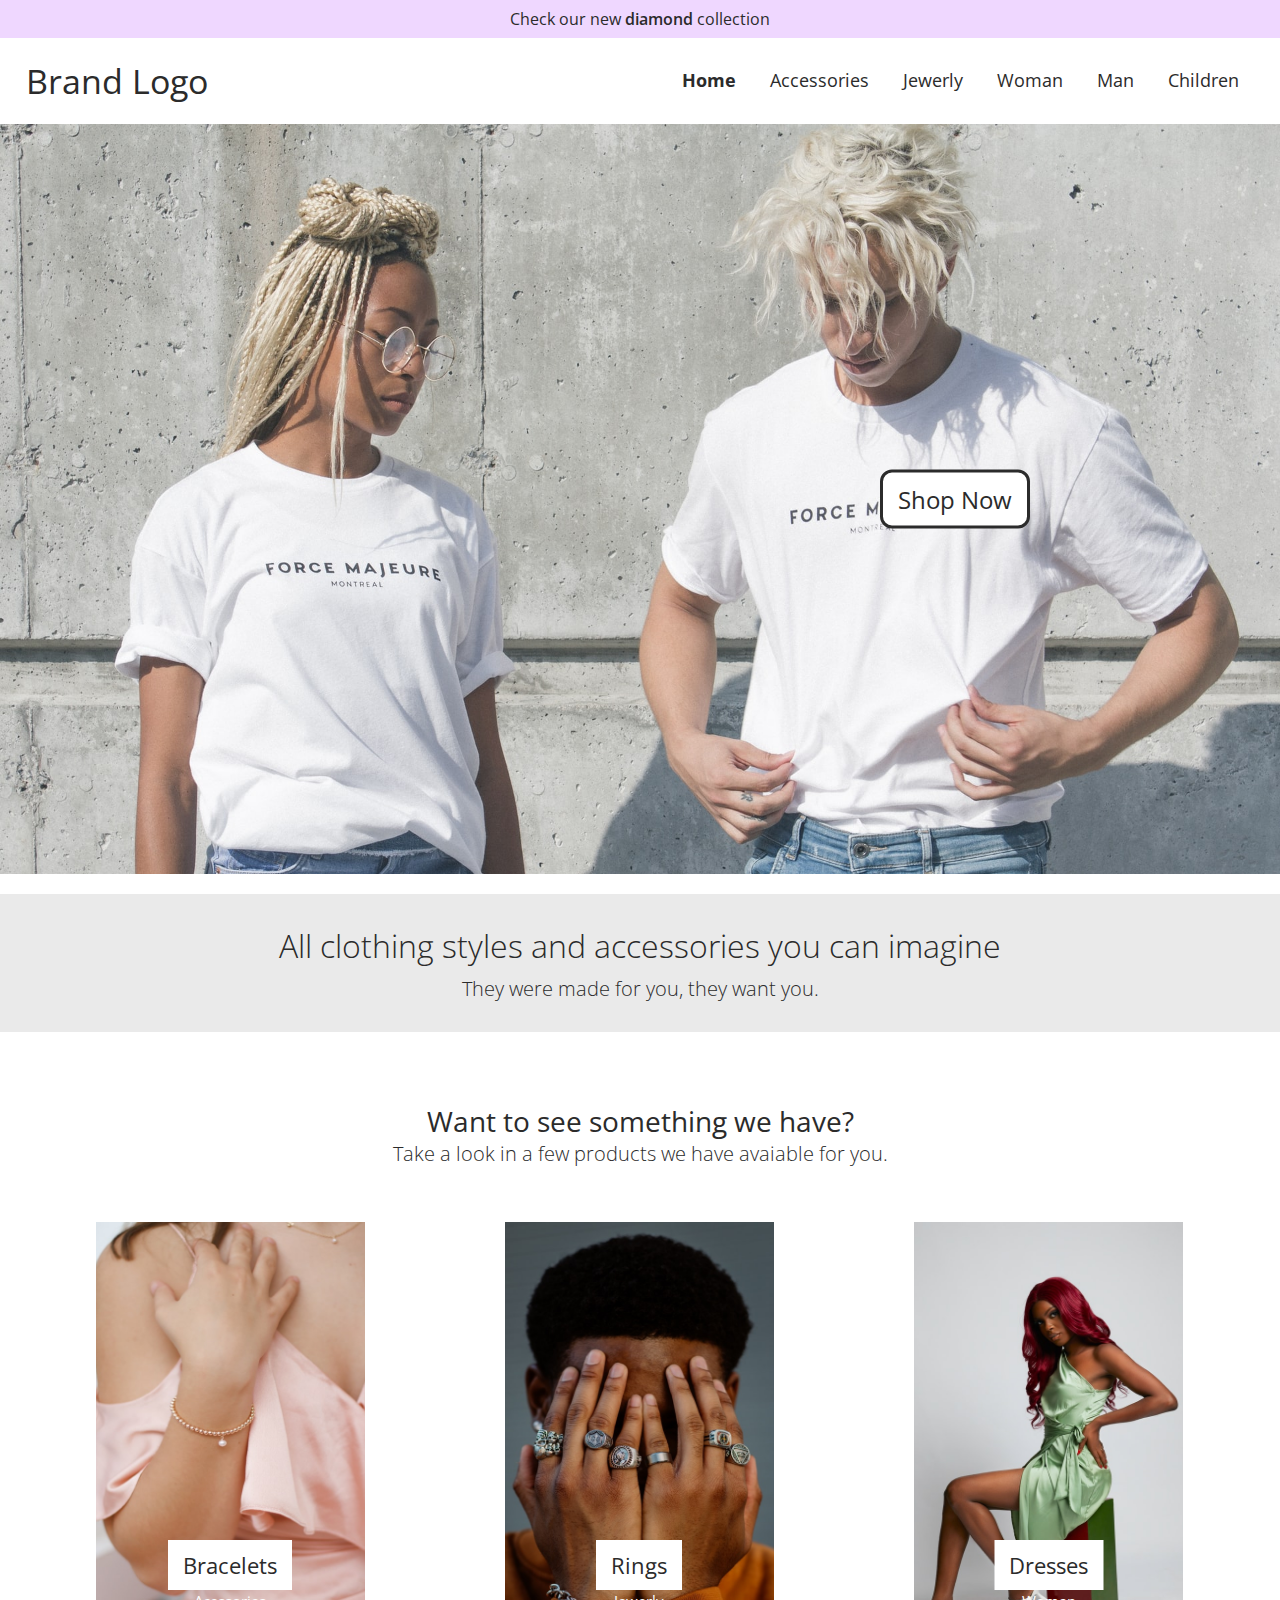
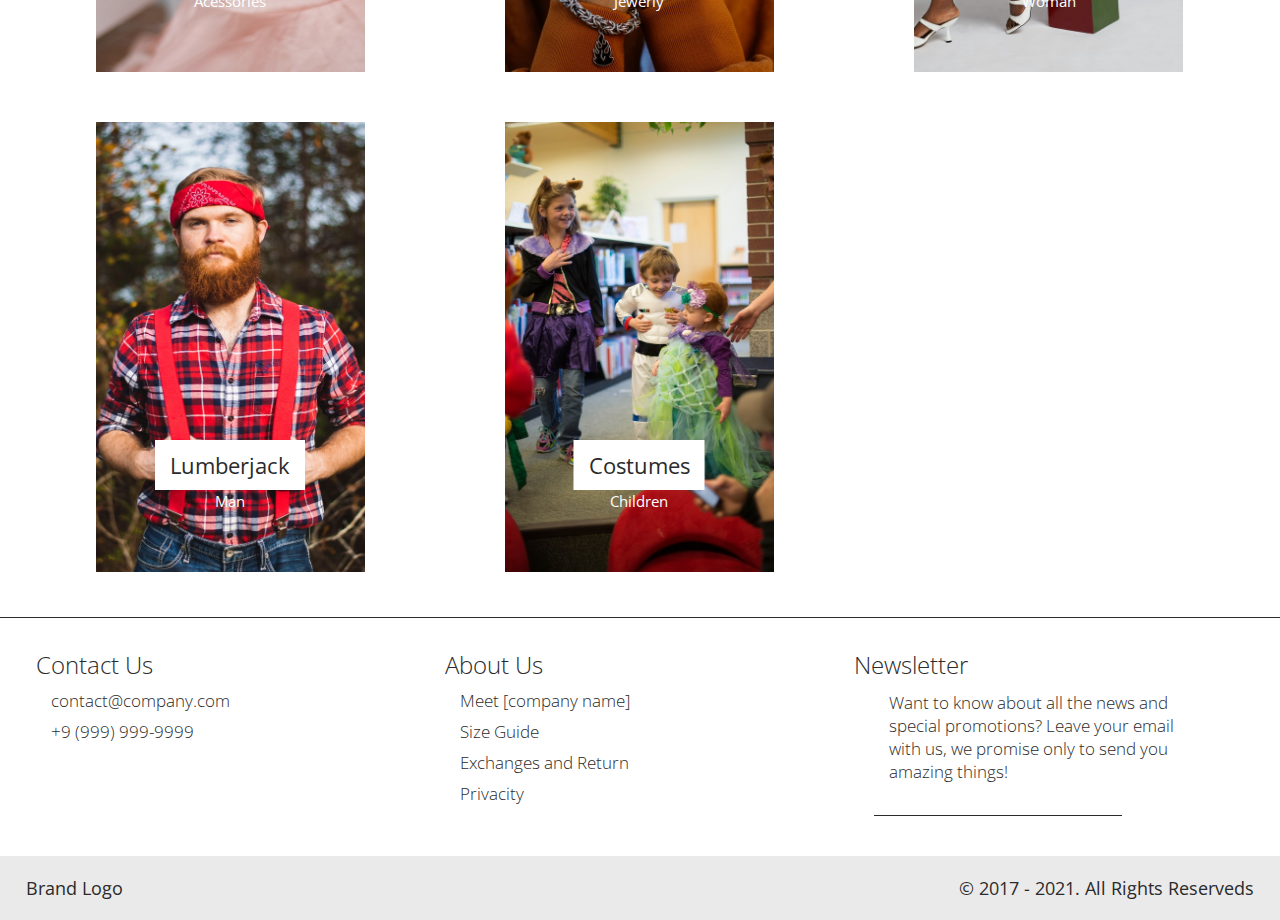
==== index.html @ 75a06714 "First commit" ====
<!DOCTYPE html>
<html lang="en">
<head>
	<title>Projeto 05</title>

	<meta charset="UTF-8">
	<meta http-equiv="X-UA-Compatible" content="ie=edge">
	<meta name="viewport" content="width=device-width, initial-scale=1.0, minimum-scale=1.0, maximum-scale=1.0, user-scalable=no">
	<meta name="description" content="Website description">
	<meta name="author" content="FH Mídia">
	<meta name="mobile-web-app-capable" content="yes">
  <meta name="apple-mobile-web-app-capable" content="yes">
	<meta name="robots" content="index,follow">
	<meta name="theme-color" content="#ffffff">
	<meta name="format-detection" content="telephone=no">

	<meta property="og:title" content="Another Clothes Store">
	<meta property="og:site_name" content="Another Clothes Store">
	<meta property="og:description" content="Website description">
	<meta property="og:url" content="clothingstore.com">

	<link rel="stylesheet" href="./styles/style.css">
</head>
<body>
	<div class="warn">
		<a href="#">Check our new <span>diamond</span> collection</a>
	</div>
	<header>
		<div class="center">
			<div class="logo">
				<a href="#">Brand Logo</a>
			</div>
			<nav class="desktop">
				<ul>
					<li><a style="font-weight: 700;" href="#">Home</a></li>
					<li><a href="#">Accessories</a></li>
					<li><a href="#">Jewerly</a></li>
					<li><a href="#">Woman</a></li>
					<li><a href="#">Man</a></li>
					<li><a href="#">Children</a></li>
				</ul>
			</nav>
			<div class="mob-button">
				<i class="far fa-bars"></i>
			</div>
			<div class="clear"></div>
		</div>
	</header>

	<section class="mobile">
		<div class="center">
			<nav class="mobile">
				<ul>
					<li><a style="font-weight: 700;" href="#">Home</a></li>
					<li><a href="#">Accessories</a></li>
					<li><a href="#">Jewerly</a></li>
					<li><a href="#">Woman</a></li>
					<li><a href="#">Man</a></li>
					<li><a href="#">Children</a></li>
				</ul>
			</nav>
		</div>
	</section>

	<section class="banner">
		<div class="center">
			<a href="">Shop Now</a>
		</div>
	</section>

	<section class="flag">
		<div class="center">
			<h2>All clothing styles and accessories you can imagine</h2>
			<h4>They were made for you, they want you.</h4>
		</div>
	</section>

	<section class="things">
		<div class="center">
			<div class="title">
				<h2>Want to see something we have?</h2>
				<p>Take a look in a few products we have avaiable for you.</p>
			</div>

			<div class="category w33 left">
				<a href="#" style="background-image: url('./images/bracelets.jpg');" class="wrapper">	
					<div class="info">
						<h2>Bracelets</h2>
						<span>Acessories</span>
					</div>
				</a>
			</div>

			<div class="category w33 left">
				<a href="#" style="background-image: url('./images/rings.jpg');" class="wrapper">	
					<div class="info">
						<h2>Rings</h2>
						<span>Jewerly</span>
					</div>
				</a>
			</div>

			<div class="category w33 left">
				<a href="#" style="background-image: url('./images/dresses.jpg');" class="wrapper">	
					<div class="info">
						<h2>Dresses</h2>
						<span>Woman</span>
					</div>
				</a>
			</div>

			<div class="category w33 left">
				<a href="#" style="background-image: url('./images/lumberjack.jpg');" class="wrapper">	
					<div class="info">
						<h2>Lumberjack</h2>
						<span>Man</span>
					</div>
				</a>
			</div>

			<div class="category w33 left">
				<a href="#" style="background-image: url('./images/costumes.jpg');" class="wrapper">	
					<div class="info">
						<h2>Costumes</h2>
						<span>Children</span>
					</div>
				</a>
			</div>
			<div class="clear"></div>

			<!-- <div class="category">
				<h2 class="title">Bracelets <span>Accessories</span></h2>
				<div class="product">
					<div class="wrapper">
						<div class="img"></div>
						<h2>Lorem Ipsum</h2>
						<p>US$ 39.90</p>
					</div>
				</div>
				<div class="product">
					<div class="wrapper">
						<div class="img"></div>
						<h2>Lorem Ipsum</h2>
						<p>US$ 39.90</p>
					</div>
				</div>
				<div class="clear"></div>
			</div>

			<div class="category">
				<h2 class="title">Rings <span>Jewerly</span></h2>
				<div class="product">
					<div class="wrapper">
						<div class="img"></div>
						<h2>Lorem Ipsum</h2>
						<p>US$ 159.90</p>
					</div>
				</div>
				<div class="product">
					<div class="wrapper">
						<div class="img"></div>
						<h2>Lorem Ipsum</h2>
						<p>US$ 159.90</p>
					</div>
				</div>
				<div class="product">
					<div class="wrapper">
						<div class="img"></div>
						<h2>Lorem Ipsum</h2>
						<p>US$ 159.90</p>
					</div>
				</div>
				<div class="clear"></div>
			</div>

			<div class="category">
				<h2 class="title">Plus Size Clothes <span>Woman</span></h2>
				<div class="product">
					<div class="wrapper">
						<div class="img"></div>
						<h2>Lorem Ipsum</h2>
						<p>US$ 79.90</p>
					</div>
				</div>
				<div class="product">
					<div class="wrapper">
						<div class="img"></div>
						<h2>Lorem Ipsum</h2>
						<p>US$ 79.90</p>
					</div>
				</div>
				<div class="clear"></div>
			</div>

			<div class="category">
				<h2 class="title">Military <span>Man</span></h2>
				<div class="product">
					<div class="wrapper">
						<div class="img"></div>
						<h2>Lorem Ipsum</h2>
						<p>US$ 209.90</p>
					</div>
				</div>
				<div class="product">
					<div class="wrapper">
						<div class="img"></div>
						<h2>Lorem Ipsum</h2>
						<p>US$ 209.90</p>
					</div>
				</div>
				<div class="clear"></div>
			</div>

			<div class="category">
				<h2 class="title">Costumes <span>Children</span></h2>
				<div class="product">
					<div class="wrapper">
						<div class="img"></div>
						<h2>Lorem Ipsum</h2>
						<p>US$ 139.90</p>
					</div>
				</div>
				<div class="product">
					<div class="wrapper">
						<div class="img"></div>
						<h2>Lorem Ipsum</h2>
						<p>US$ 139.90</p>
					</div>
				</div>
				<div class="product">
					<div class="wrapper">
						<div class="img"></div>
						<h2>Lorem Ipsum</h2>
						<p>US$ 139.90</p>
					</div>
				</div>
				<div class="product">
					<div class="wrapper">
						<div class="img"></div>
						<h2>Lorem Ipsum</h2>
						<p>US$ 139.90</p>
					</div>
				</div>
				<div class="product">
					<div class="wrapper">
						<div class="img"></div>
						<h2>Lorem Ipsum</h2>
						<p>US$ 139.90</p>
					</div>
				</div>
				<div class="clear"></div>
			</div> -->
		</div>
	</section>

	<footer>
		<div class="start">
			<div class="center">
				<div class="section">
					<h2>Contact Us</h2>
					<p>contact@company.com</p>
					<p>+9 (999) 999-9999</p>

					<div class="social">
						<a href="https://facebook.com" class="ico fb" title="Facebook @companyname">
							<i class="fab fa-facebook-f"></i>
						</a>
						<a href="https://twitter.com" class="ico tt" title="Twitter @companyname">
							<i class="fab fa-twitter"></i>
						</a>
						<a href="grrps://pinterest.com" class="ico pt" title="Pinterest @companyname">
							<i class="fab fa-pinterest"></i>
						</a>
						<a href="https://instagram.com/" class="ico ig" title="Instagram @companyname">
							<i class="fab fa-instagram"></i>
						</a>
						<div class="clear"></div>
					</div>
				</div>
				<div class="section">
					<h2>About Us</h2>
					<ul>
						<li>Meet [company name]</li>
						<li>Size Guide</li>
						<li>Exchanges and Return</li>
						<li>Privacity</li>
					</ul>
				</div>
				<div class="section">
					<h2>Newsletter</h2>
					<div class="newsletter">
						<p>Want to know about all the news and special promotions? Leave your email with us, we promise only to send you amazing things!</p>
						<form>
							<input type="email" name="email">
							<button type="submit"><i class="fas fa-envelope"></i></button>
						</form>
					</div>
				</div>
				<div class="clear"></div>
			</div>
		</div>
		<div class="final">
			<div class="center">
				<p>Brand Logo</p>
				<p>&copy; 2017 - 2021. All Rights Reserveds</p>
			</div>
			<div class="clear"></div>
		</div>
	</footer>

	<script src="https://code.jquery.com/jquery-3.6.0.js" integrity="sha256-H+K7U5CnXl1h5ywQfKtSj8PCmoN9aaq30gDh27Xc0jk=" crossorigin="anonymous"></script>
	<script src="./scripts/fontawesome.js"></script>
	<script src="./scripts/menu.js"></script>
</body>
</html>
---- styles/style.css ----
@import url("https://fonts.googleapis.com/css2?family=Open+Sans:ital,wght@0,300;0,400;0,600;0,700;0,800;1,300;1,400;1,600;1,700;1,800&display=swap");
@import url('https://fonts.googleapis.com/css2?family=Sacramento&display=swap');

* {
	margin: 0;
	padding: 0;
	box-sizing: border-box;
	font-family: "Open Sans", sans-serif;
}

html,
body {
	height: 100%;
}

.center {
	width: 100%;
	max-width: 1440px;
	margin: 0 auto;
	padding: 0 2%;
}

.clear {
	clear: both;
}

div.w33 {
	width: 33.3%;
}

div.left {
	float: left;
}

header {
	width: 100%;
	background: #fff;
	padding: 20px 0;
}

header .logo {
	float: left;
}

header .logo a {
	font-size: 34px;
	color: #2b2b2b;
	text-decoration: none;
}

header .mob-button {
	display: none;
	float: right;
	font-size: 32px;
	color: #2b2b2b;
	margin: 0 15px;
	cursor: pointer;
}

section.mobile {
	display: none;
	background: #fff;
}

section.mobile nav.mobile ul {
	width: 100%;
	list-style-type: none;
	display: none;
	padding: 10px 0;
}

section.mobile nav.mobile li {
	text-align: center;
	padding: 15px 0;
	width: 70%;
	margin: 0 auto;
}

section.mobile nav.mobile li:not(:last-child) {
	border-bottom: 2px solid #2b2b2b;
}

section.mobile nav.mobile li a {
	color: #2b2b2b;
	text-decoration: none;
	font-size: 18px;
}

header nav.desktop {
	float: right;
}

header nav.desktop li {
	display: inline-block;
	padding: 10px 15px;
}

header nav.desktop li a {
	text-decoration: none;
	font-size: 18px;
	color: #2b2b2b;
}

section.banner {
	width: 100%;
	height: 750px;
	background-image: url("../images/banner.jpg");
	background-repeat: no-repeat;
	background-size: cover;
	position: relative;
}

section.banner a {
	position: absolute;
	top: 50%;
	right: 250px;
	transform: translateY(-50%);
	font-size: 24px;
	padding: 10px 15px;
	border: 3px solid #2b2b2b;
	text-decoration: none;
	border-radius: 12px;
	color: #2b2b2b;
	background: #ffffff;
}

section.flag {
	margin: 20px 0;
	padding: 30px 0;
	background: #eaeaea;
	text-align: center;
}

section.flag h2 {
	font-size: 32px;
	color: #2b2b2b;
	font-weight: 300;
}

section.flag h4 {
	margin-top: 8px;
	font-size: 20px;
	color: #2b2b2b;
	font-weight: 300;
}

section.things {
	padding: 20px 0;
}

section.things .title {
	padding: 30px 0;
	text-align: center;
}

section.things .title h2 {
	font-size: 28px;
	color: #2b2b2b;
	font-weight: 400;
}

section.things .title p {
	font-size: 20px;
	color: #2b2b2b;
	font-weight: 300;
}

section.things .category {
	padding: 20px 0;
	position: relative;
}

section.things .category .info {
	text-align: center;
	margin: 0 auto;
	position: absolute;
	bottom: 60px;
	left: 50%;
	transform: translateX(-50%);
}

section.things .category h2 {
	font-size: 22px;
	color: #2b2b2b;
	font-weight: 400;
	padding: 10px 15px;	
	width: 100%;
	display: block;
	background: #fff;
}

section.things .category span {
	font-size: 15px;
	color: #fff;
}

section.things .category {
	padding: 25px 70px;
	text-align: center;
}

section.things .category .wrapper {
	width: 100%;
	height: 450px;
	background: #2b2b2b;
	background-size: 315px 450px;
	background-position: center;
	background-repeat: no-repeat;
	transition: .5s;
	position: relative;
}

section.things .category .wrapper:hover {
	background-size: 355px 505px;
}

section.things .category a {
	display: block;
}

section.things .category .img {
	width: 250px;
	height: 350px;
	background: #2b2b2b;
	margin: 0 auto;
	border-radius: 10px;
}

footer {
	border-top: 1px solid #2b2b2b;
	color: #2b2b2b;
}

footer .start {
	padding: 20px 0;
	background: #fff;
}

footer .start .section {
	width: 33.3%;
	float: left;
	padding: 10px;
}

footer .start .section h2 {
	font-size: 24px;
	font-weight: 300;
}

footer .start .section p {
	font-size: 17px;
	font-weight: 300;
	margin: 8px 15px;
}

footer .start .section .social {
	padding: 10px 0;
}

footer .start .section .social .ico {
	float: left;
	margin: 0 25px;
	text-decoration: none;
}

footer .start .section .social .ico svg,
footer .start .section .social .ico i {
	font-size: 34px;
	color: #2b2b2b;
}

footer .start .section ul {
	list-style-type: none;
}

footer .start .section li {
	font-size: 17px;
	font-weight: 300;
	margin: 8px 15px;
}

footer .start .section .newsletter {
	margin: 10px 20px;
}

footer .start .section .newsletter input[type=email] {
	background: transparent;
	border: 0;
	font-size: 18px;
	color: #2b2b2b;
	padding: 0 10px;
	border-bottom: 1px solid #2b2b2b;
	margin-right: 10px;
}

footer .start .section .newsletter input[type=email]:focus {
	outline: 0;
}

footer .start .section .newsletter button {
	background: transparent;
	border: 0;
}

footer .start .section .newsletter button i,
footer .start .section .newsletter button svg {
	font-size: 22px;
	color: #2b2b2b;
}

footer .final {
	padding: 20px 0;
	background: #eaeaea;
	font-size: 18px;
}

footer .final p:first-child {
	float: left;
}

footer .final p:last-child {
	float: right;
} 

.warn {
	width: 100%;
	text-align: center;
	background: #efd7ff;
	padding: 8px 0;
}

.warn a {
	text-decoration: none;
	font-size: 16px;
	color: #2b2b2b;
}

.warn span {
	font-weight: 600;
}

@media screen and (max-width: 1080px) {
	footer .start .section {
		width: 100%;
		float: none;
		text-align: center
	}

	footer .start .section .social {
		margin: 0 auto;
	}

	footer .start .section .social .ico {
		float: none;
	}

	footer .start .section p {
		max-width: 450px;
		margin: 0 auto;
	}

}

@media screen and (max-width: 850px) {
	section.things .category .product {
		width: 50%;
	}
}

@media screen and (max-width: 732px) {
	header nav.desktop {
		display: none;
	}

	header .mob-button {
		display: block
	}

	section.mobile {
		display: block;
	}
}

@media screen and (max-width: 580px) {
	section.things .category .product {
		width: 100%;
		float: none;
	}
}

@media screen and (max-width: 430px) {
	footer .final {
		text-align: center;
	}

  footer .final p:first-child {
		float: none;
	}

	footer .final p:last-child {
		float: none;
	}
}
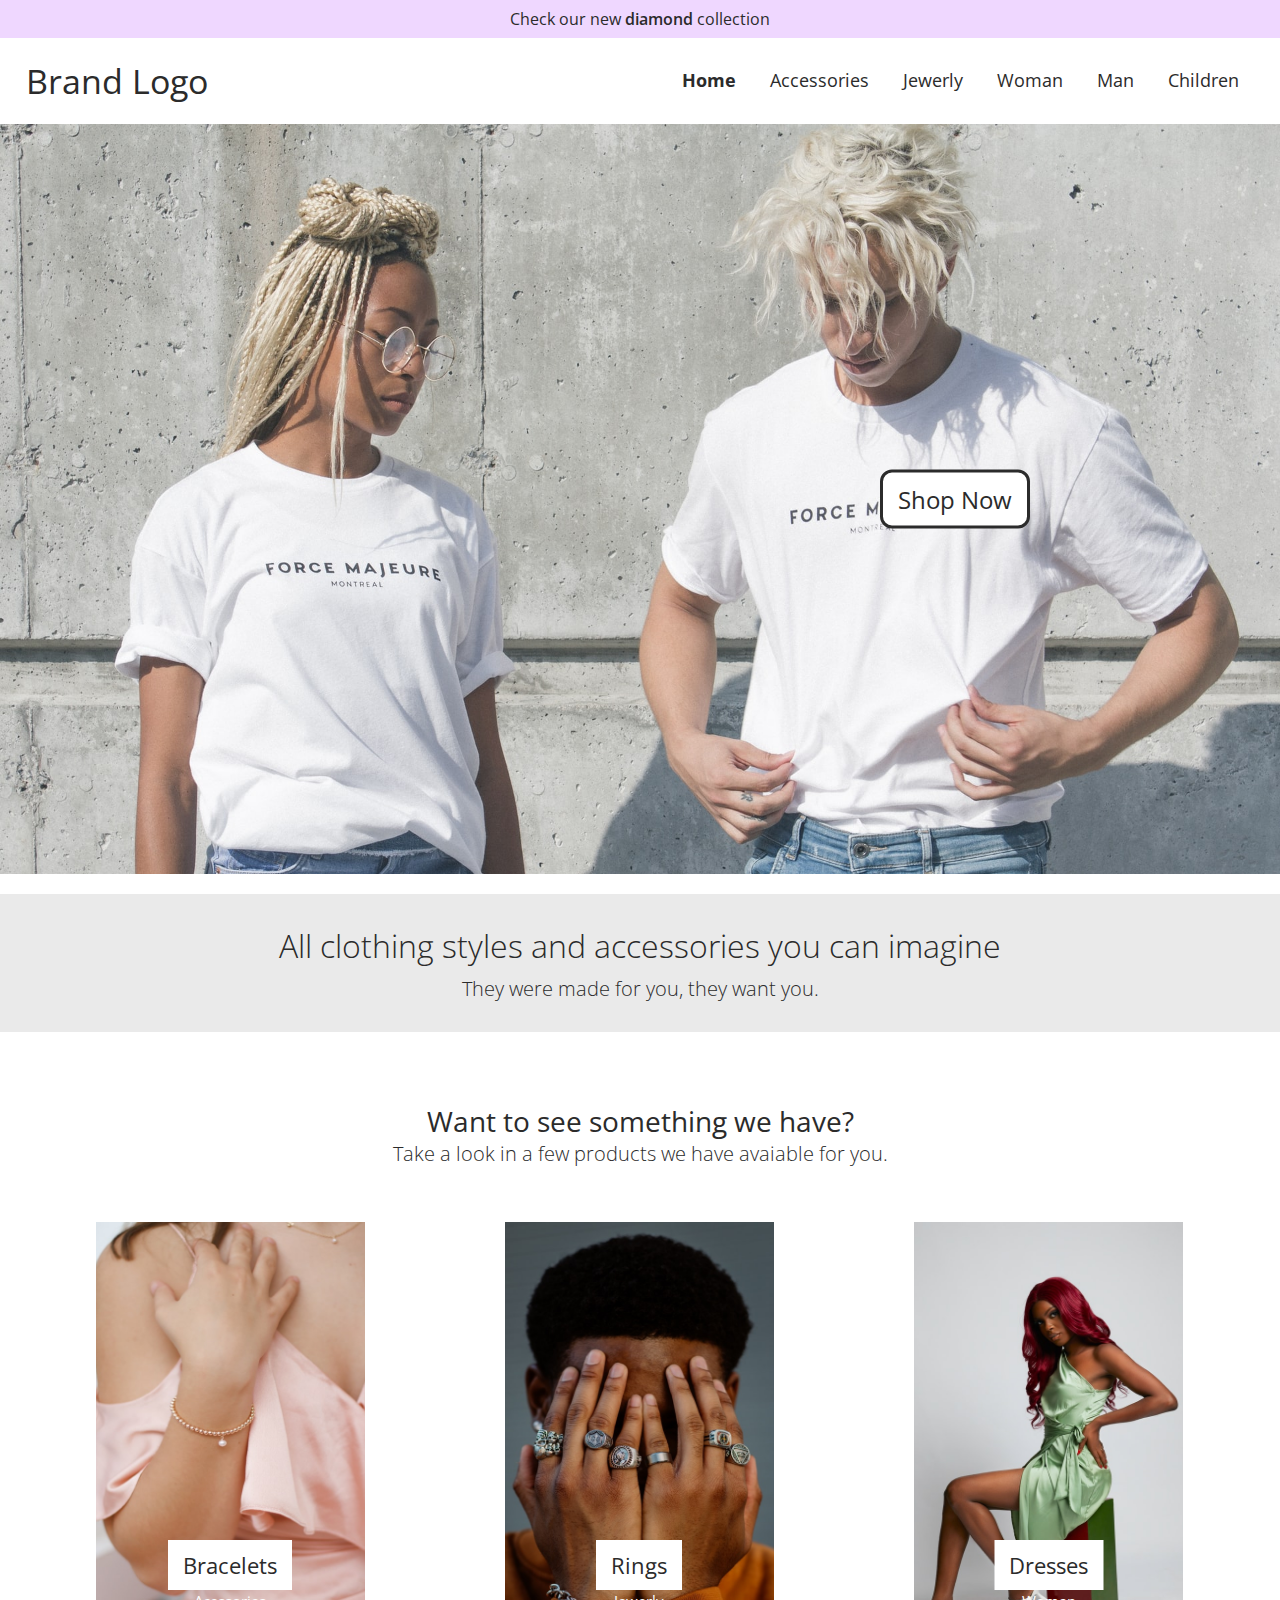
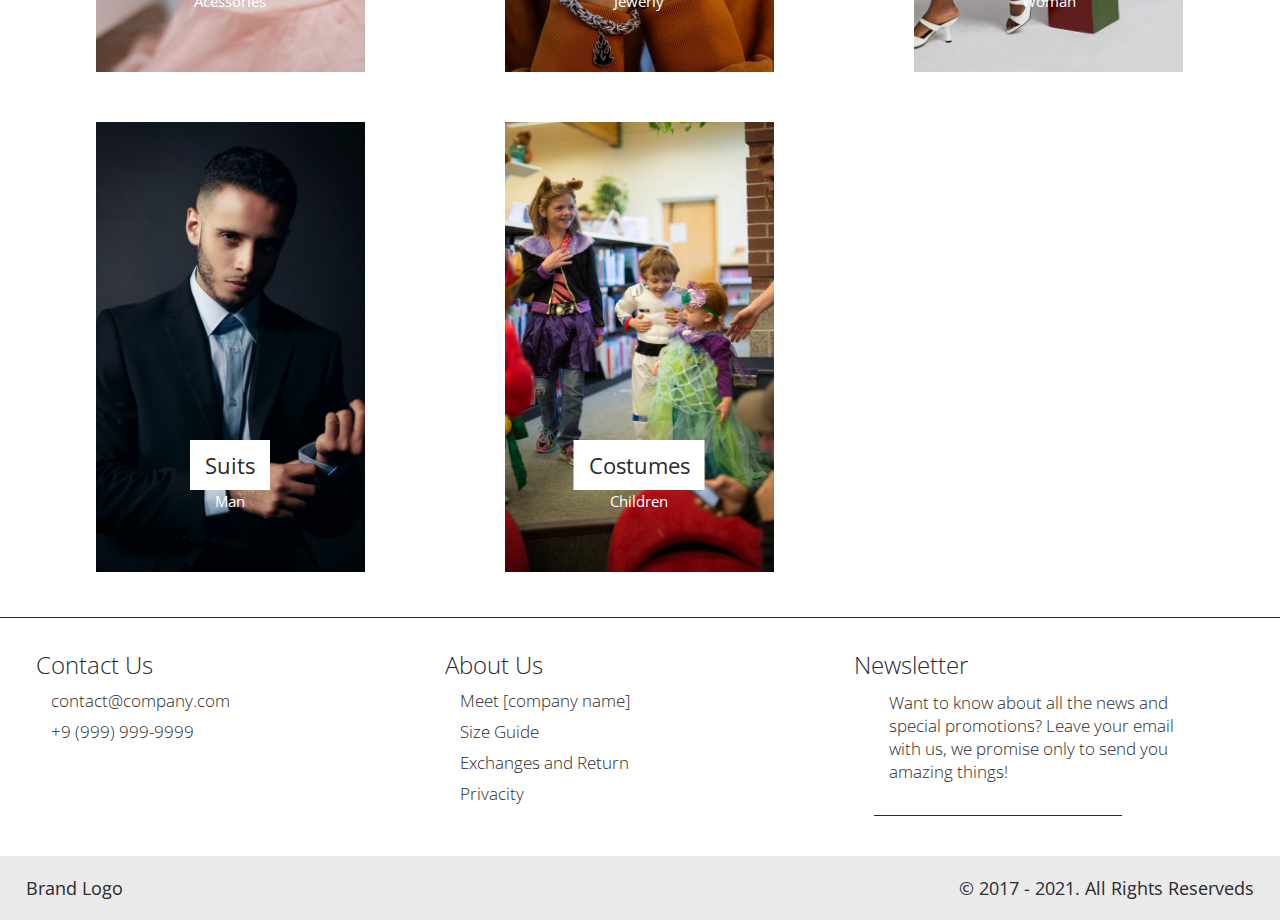
==== commit a0ec39ca: "sessão masculina alterada: lumberjack -> suits" ====
--- a/index.html
+++ b/index.html
@@ -110,9 +110,9 @@
 			</div>
 
 			<div class="category w33 left">
-				<a href="#" style="background-image: url('./images/lumberjack.jpg');" class="wrapper">	
-					<div class="info">
-						<h2>Lumberjack</h2>
+				<a href="#" style="background-image: url('./images/suits.jpg');" class="wrapper">	
+					<div class="info">
+						<h2>Suits</h2>
 						<span>Man</span>
 					</div>
 				</a>
--- a/styles/style.css
+++ b/styles/style.css
@@ -74,6 +74,7 @@
 	padding: 15px 0;
 	width: 70%;
 	margin: 0 auto;
+	max-width: 400px;
 }
 
 section.mobile nav.mobile li:not(:last-child) {
@@ -114,6 +115,7 @@
 	position: absolute;
 	top: 50%;
 	right: 250px;
+	text-align: right;
 	transform: translateY(-50%);
 	font-size: 24px;
 	padding: 10px 15px;
@@ -122,6 +124,7 @@
 	border-radius: 12px;
 	color: #2b2b2b;
 	background: #ffffff;
+	display: inline-block;
 }
 
 section.flag {
@@ -202,7 +205,7 @@
 section.things .category .wrapper {
 	width: 100%;
 	height: 450px;
-	background: #2b2b2b;
+	background: transparent;
 	background-size: 315px 450px;
 	background-position: center;
 	background-repeat: no-repeat;
@@ -340,6 +343,10 @@
 }
 
 @media screen and (max-width: 1080px) {
+	section.things .category {
+		width: 50%;
+	}
+
 	footer .start .section {
 		width: 100%;
 		float: none;
@@ -361,13 +368,7 @@
 
 }
 
-@media screen and (max-width: 850px) {
-	section.things .category .product {
-		width: 50%;
-	}
-}
-
-@media screen and (max-width: 732px) {
+@media screen and (max-width: 820px) {
 	header nav.desktop {
 		display: none;
 	}
@@ -381,8 +382,8 @@
 	}
 }
 
-@media screen and (max-width: 580px) {
-	section.things .category .product {
+@media screen and (max-width: 768px) {
+	section.things .category {
 		width: 100%;
 		float: none;
 	}
@@ -400,4 +401,11 @@
 	footer .final p:last-child {
 		float: none;
 	}
-}
+
+	section.banner a {
+		position: unset;
+		top: 0;
+		right: 0;
+		margin-top: calc(750px - 100%);
+	}
+}
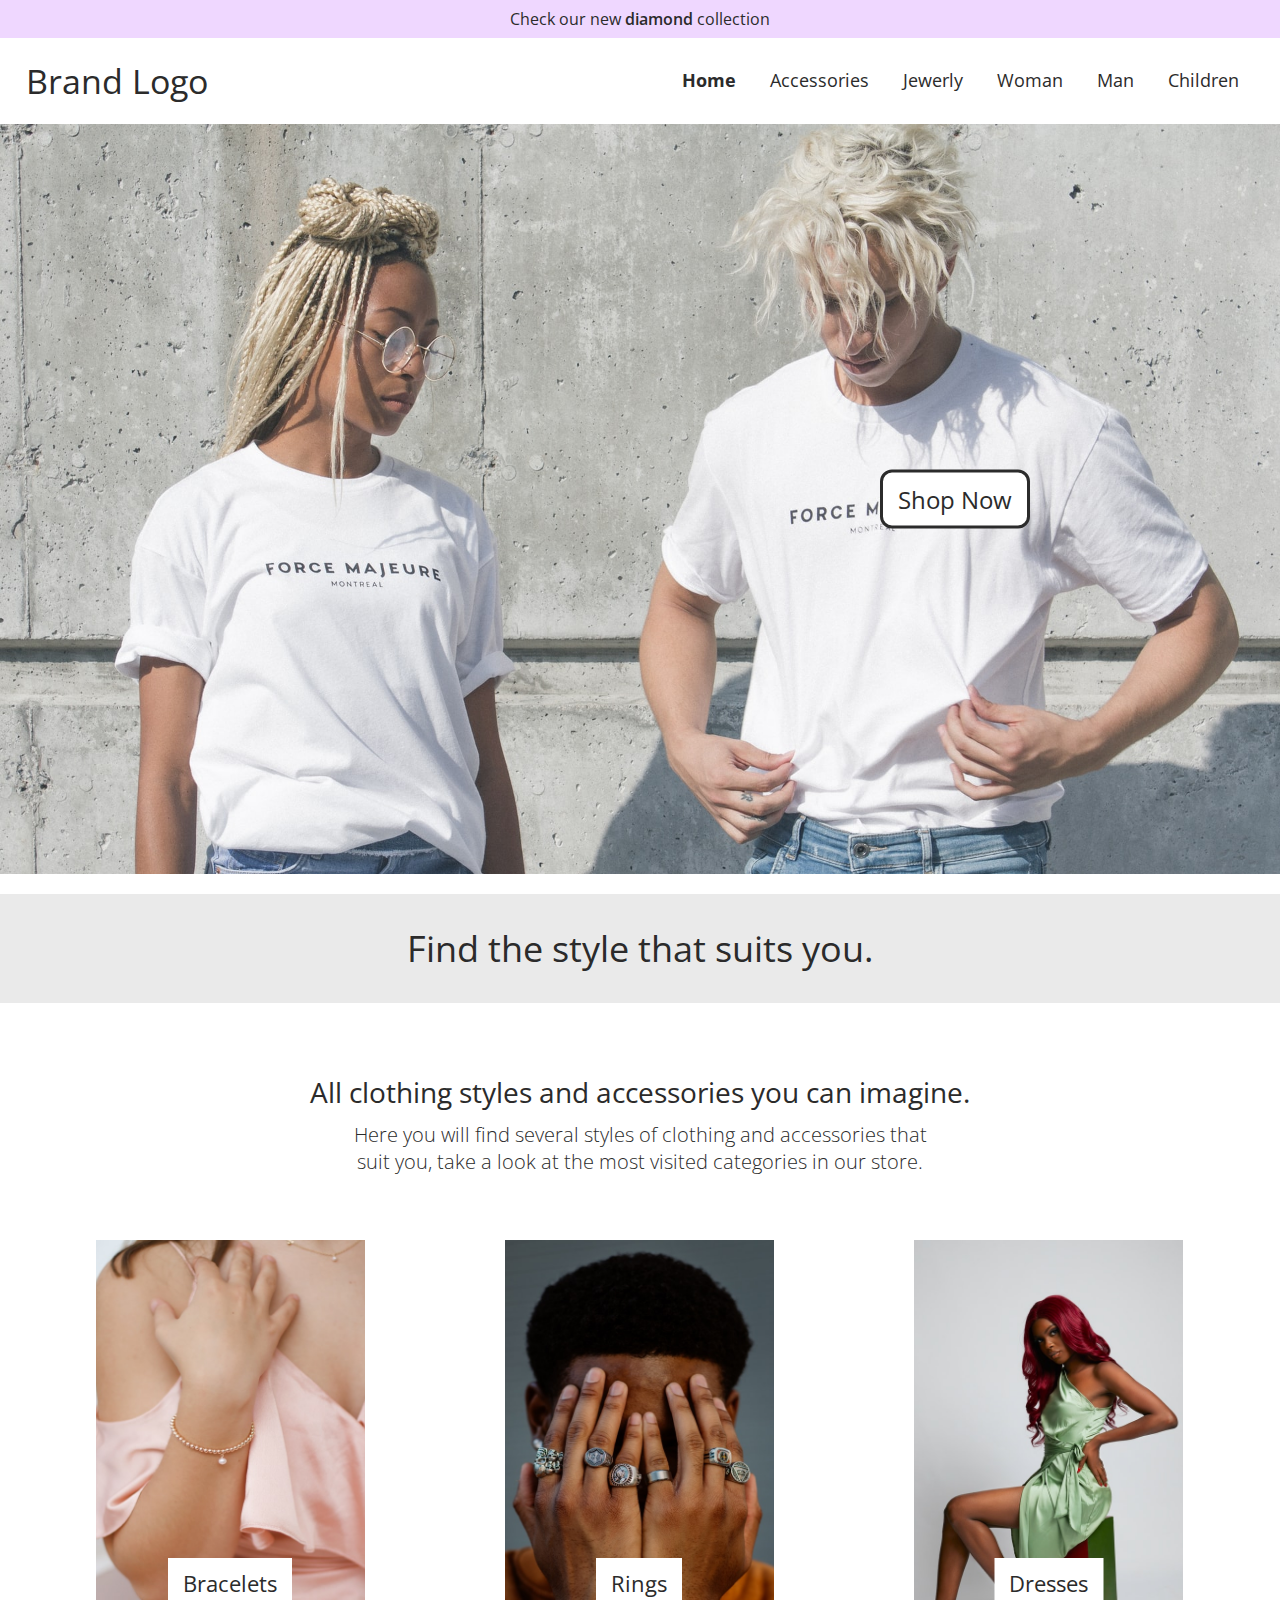
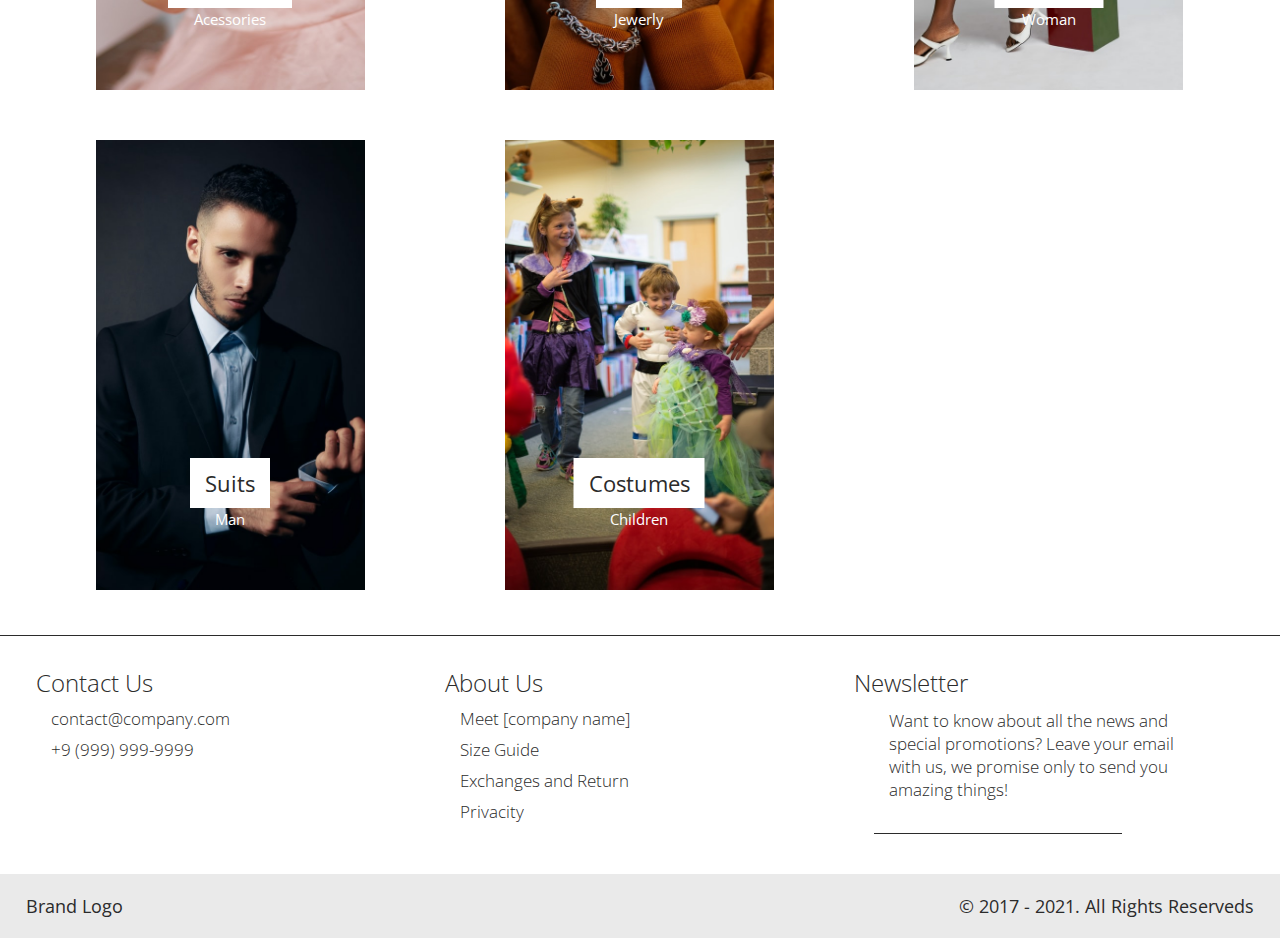
==== commit 9fb9b137: "Texto alterado" ====
--- a/index.html
+++ b/index.html
@@ -70,16 +70,15 @@
 
 	<section class="flag">
 		<div class="center">
-			<h2>All clothing styles and accessories you can imagine</h2>
-			<h4>They were made for you, they want you.</h4>
+			<h2>Find the style that suits you.</h2>
 		</div>
 	</section>
 
 	<section class="things">
 		<div class="center">
 			<div class="title">
-				<h2>Want to see something we have?</h2>
-				<p>Take a look in a few products we have avaiable for you.</p>
+				<h2>All clothing styles and accessories you can imagine.</h2>
+				<p>Here you will find several styles of clothing and accessories that suit you, take a look at the most visited categories in our store.</p>
 			</div>
 
 			<div class="category w33 left">
@@ -127,129 +126,6 @@
 				</a>
 			</div>
 			<div class="clear"></div>
-
-			<!-- <div class="category">
-				<h2 class="title">Bracelets <span>Accessories</span></h2>
-				<div class="product">
-					<div class="wrapper">
-						<div class="img"></div>
-						<h2>Lorem Ipsum</h2>
-						<p>US$ 39.90</p>
-					</div>
-				</div>
-				<div class="product">
-					<div class="wrapper">
-						<div class="img"></div>
-						<h2>Lorem Ipsum</h2>
-						<p>US$ 39.90</p>
-					</div>
-				</div>
-				<div class="clear"></div>
-			</div>
-
-			<div class="category">
-				<h2 class="title">Rings <span>Jewerly</span></h2>
-				<div class="product">
-					<div class="wrapper">
-						<div class="img"></div>
-						<h2>Lorem Ipsum</h2>
-						<p>US$ 159.90</p>
-					</div>
-				</div>
-				<div class="product">
-					<div class="wrapper">
-						<div class="img"></div>
-						<h2>Lorem Ipsum</h2>
-						<p>US$ 159.90</p>
-					</div>
-				</div>
-				<div class="product">
-					<div class="wrapper">
-						<div class="img"></div>
-						<h2>Lorem Ipsum</h2>
-						<p>US$ 159.90</p>
-					</div>
-				</div>
-				<div class="clear"></div>
-			</div>
-
-			<div class="category">
-				<h2 class="title">Plus Size Clothes <span>Woman</span></h2>
-				<div class="product">
-					<div class="wrapper">
-						<div class="img"></div>
-						<h2>Lorem Ipsum</h2>
-						<p>US$ 79.90</p>
-					</div>
-				</div>
-				<div class="product">
-					<div class="wrapper">
-						<div class="img"></div>
-						<h2>Lorem Ipsum</h2>
-						<p>US$ 79.90</p>
-					</div>
-				</div>
-				<div class="clear"></div>
-			</div>
-
-			<div class="category">
-				<h2 class="title">Military <span>Man</span></h2>
-				<div class="product">
-					<div class="wrapper">
-						<div class="img"></div>
-						<h2>Lorem Ipsum</h2>
-						<p>US$ 209.90</p>
-					</div>
-				</div>
-				<div class="product">
-					<div class="wrapper">
-						<div class="img"></div>
-						<h2>Lorem Ipsum</h2>
-						<p>US$ 209.90</p>
-					</div>
-				</div>
-				<div class="clear"></div>
-			</div>
-
-			<div class="category">
-				<h2 class="title">Costumes <span>Children</span></h2>
-				<div class="product">
-					<div class="wrapper">
-						<div class="img"></div>
-						<h2>Lorem Ipsum</h2>
-						<p>US$ 139.90</p>
-					</div>
-				</div>
-				<div class="product">
-					<div class="wrapper">
-						<div class="img"></div>
-						<h2>Lorem Ipsum</h2>
-						<p>US$ 139.90</p>
-					</div>
-				</div>
-				<div class="product">
-					<div class="wrapper">
-						<div class="img"></div>
-						<h2>Lorem Ipsum</h2>
-						<p>US$ 139.90</p>
-					</div>
-				</div>
-				<div class="product">
-					<div class="wrapper">
-						<div class="img"></div>
-						<h2>Lorem Ipsum</h2>
-						<p>US$ 139.90</p>
-					</div>
-				</div>
-				<div class="product">
-					<div class="wrapper">
-						<div class="img"></div>
-						<h2>Lorem Ipsum</h2>
-						<p>US$ 139.90</p>
-					</div>
-				</div>
-				<div class="clear"></div>
-			</div> -->
 		</div>
 	</section>
 
@@ -280,10 +156,10 @@
 				<div class="section">
 					<h2>About Us</h2>
 					<ul>
-						<li>Meet [company name]</li>
-						<li>Size Guide</li>
-						<li>Exchanges and Return</li>
-						<li>Privacity</li>
+						<li><a href="#">Meet [company name]</a></li>
+						<li><a href="#">Size Guide</a></li>
+						<li><a href="#">Exchanges and Return</a></li>
+						<li><a href="#">Privacity</a></li>
 					</ul>
 				</div>
 				<div class="section">
--- a/styles/style.css
+++ b/styles/style.css
@@ -135,16 +135,9 @@
 }
 
 section.flag h2 {
-	font-size: 32px;
-	color: #2b2b2b;
-	font-weight: 300;
-}
-
-section.flag h4 {
-	margin-top: 8px;
-	font-size: 20px;
-	color: #2b2b2b;
-	font-weight: 300;
+	font-size: 36px;
+	color: #2b2b2b;
+	font-weight: 400;
 }
 
 section.things {
@@ -166,6 +159,8 @@
 	font-size: 20px;
 	color: #2b2b2b;
 	font-weight: 300;
+	margin: 10px auto;
+	max-width: 600px;
 }
 
 section.things .category {
@@ -282,6 +277,11 @@
 	margin: 8px 15px;
 }
 
+footer .start .section li a {
+	color: #2b2b2b;
+	text-decoration: none;
+}
+
 footer .start .section .newsletter {
 	margin: 10px 20px;
 }
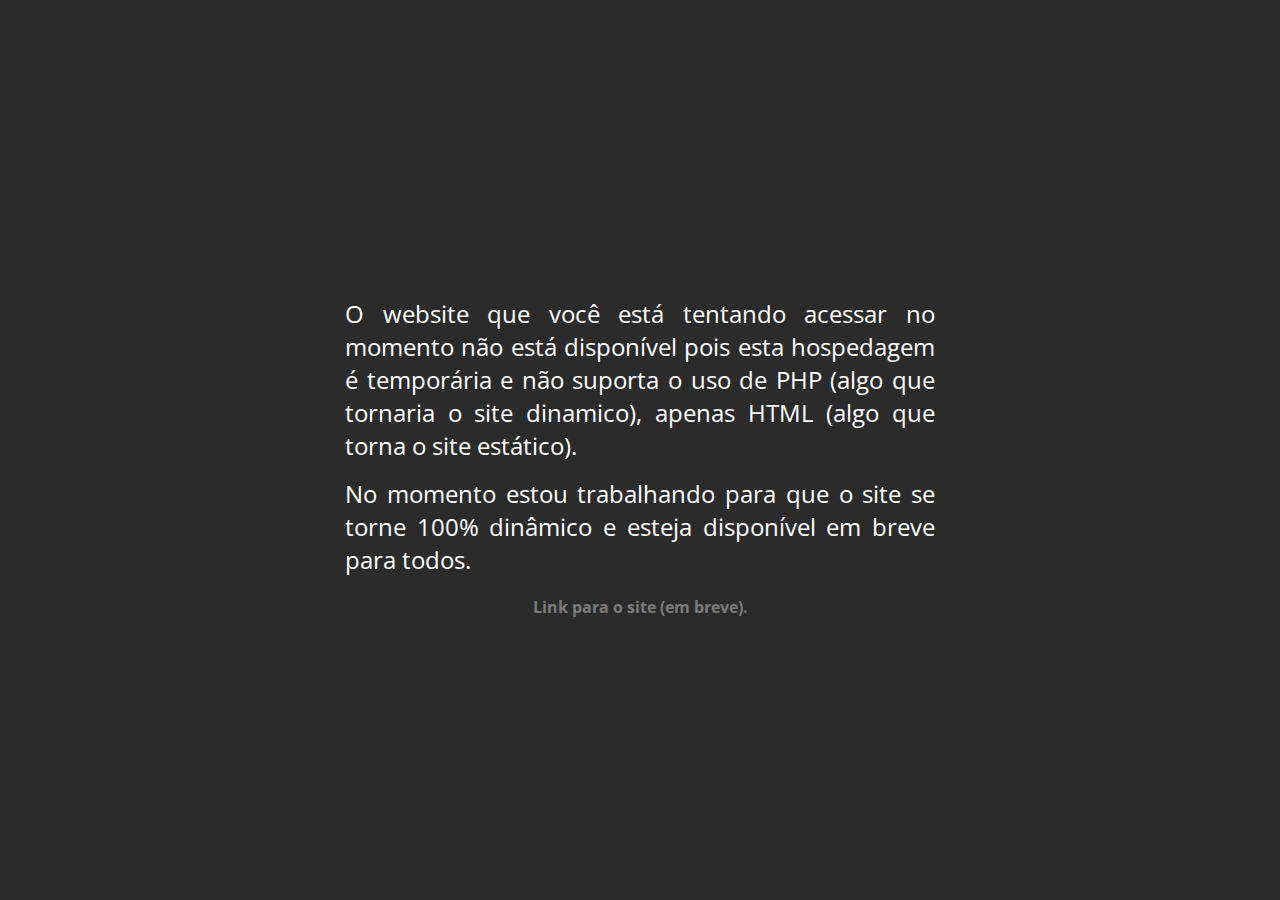
==== commit 7442e05f: "pagina temporaria adicionada" ====
--- a/index.html
+++ b/index.html
@@ -1,191 +1,60 @@
 <!DOCTYPE html>
 <html lang="en">
 <head>
-	<title>Projeto 05</title>
+	<title>Projeto fora do ar!</title>
 
 	<meta charset="UTF-8">
 	<meta http-equiv="X-UA-Compatible" content="ie=edge">
 	<meta name="viewport" content="width=device-width, initial-scale=1.0, minimum-scale=1.0, maximum-scale=1.0, user-scalable=no">
-	<meta name="description" content="Website description">
-	<meta name="author" content="FH Mídia">
-	<meta name="mobile-web-app-capable" content="yes">
-  <meta name="apple-mobile-web-app-capable" content="yes">
-	<meta name="robots" content="index,follow">
-	<meta name="theme-color" content="#ffffff">
-	<meta name="format-detection" content="telephone=no">
+	<style>
+		@import url("https://fonts.googleapis.com/css2?family=Open+Sans:ital,wght@0,300;0,400;0,600;0,700;0,800;1,300;1,400;1,600;1,700;1,800&display=swap");
 
-	<meta property="og:title" content="Another Clothes Store">
-	<meta property="og:site_name" content="Another Clothes Store">
-	<meta property="og:description" content="Website description">
-	<meta property="og:url" content="clothingstore.com">
+		* {
+			margin: 0;
+			padding: 0;
+			box-sizing: border-box;
+			font-family: "Open Sans", sans-serif;
+		}
 
-	<link rel="stylesheet" href="./styles/style.css">
+		html,
+		body {
+			height: 100%;
+			background: #2b2b2b;
+		}
+
+		.box {
+			width: 100%;
+			max-width: 650px;
+			padding: 30px;
+			position: relative;
+			top: 50%;
+			left: 50%;
+			transform: translate(-50%, -50%);
+			text-align: justify;
+		}
+
+		.box h2 {
+			font-size: 24px;
+			color: #fff;
+			font-weight: 400;
+			margin-top: 15px;
+		}
+
+		.box a {
+			display: block;
+			padding-top: 20px;
+			text-align: center;
+			text-decoration: none;
+			font-weight: bold;
+			color: #7b7b7b;
+		}
+	</style>
 </head>
 <body>
-	<div class="warn">
-		<a href="#">Check our new <span>diamond</span> collection</a>
+	<div class="box">
+		<h2>O website que você está tentando acessar no momento não está disponível pois esta hospedagem é temporária e não suporta o uso de PHP (algo que tornaria o site dinamico), apenas HTML (algo que torna o site estático).</h2>
+		<h2>No momento estou trabalhando para que o site se torne 100% dinâmico e esteja disponível em breve para todos.</h2>
+		<a href="#">Link para o site (em breve).</a>
 	</div>
-	<header>
-		<div class="center">
-			<div class="logo">
-				<a href="#">Brand Logo</a>
-			</div>
-			<nav class="desktop">
-				<ul>
-					<li><a style="font-weight: 700;" href="#">Home</a></li>
-					<li><a href="#">Accessories</a></li>
-					<li><a href="#">Jewerly</a></li>
-					<li><a href="#">Woman</a></li>
-					<li><a href="#">Man</a></li>
-					<li><a href="#">Children</a></li>
-				</ul>
-			</nav>
-			<div class="mob-button">
-				<i class="far fa-bars"></i>
-			</div>
-			<div class="clear"></div>
-		</div>
-	</header>
-
-	<section class="mobile">
-		<div class="center">
-			<nav class="mobile">
-				<ul>
-					<li><a style="font-weight: 700;" href="#">Home</a></li>
-					<li><a href="#">Accessories</a></li>
-					<li><a href="#">Jewerly</a></li>
-					<li><a href="#">Woman</a></li>
-					<li><a href="#">Man</a></li>
-					<li><a href="#">Children</a></li>
-				</ul>
-			</nav>
-		</div>
-	</section>
-
-	<section class="banner">
-		<div class="center">
-			<a href="">Shop Now</a>
-		</div>
-	</section>
-
-	<section class="flag">
-		<div class="center">
-			<h2>Find the style that suits you.</h2>
-		</div>
-	</section>
-
-	<section class="things">
-		<div class="center">
-			<div class="title">
-				<h2>All clothing styles and accessories you can imagine.</h2>
-				<p>Here you will find several styles of clothing and accessories that suit you, take a look at the most visited categories in our store.</p>
-			</div>
-
-			<div class="category w33 left">
-				<a href="#" style="background-image: url('./images/bracelets.jpg');" class="wrapper">	
-					<div class="info">
-						<h2>Bracelets</h2>
-						<span>Acessories</span>
-					</div>
-				</a>
-			</div>
-
-			<div class="category w33 left">
-				<a href="#" style="background-image: url('./images/rings.jpg');" class="wrapper">	
-					<div class="info">
-						<h2>Rings</h2>
-						<span>Jewerly</span>
-					</div>
-				</a>
-			</div>
-
-			<div class="category w33 left">
-				<a href="#" style="background-image: url('./images/dresses.jpg');" class="wrapper">	
-					<div class="info">
-						<h2>Dresses</h2>
-						<span>Woman</span>
-					</div>
-				</a>
-			</div>
-
-			<div class="category w33 left">
-				<a href="#" style="background-image: url('./images/suits.jpg');" class="wrapper">	
-					<div class="info">
-						<h2>Suits</h2>
-						<span>Man</span>
-					</div>
-				</a>
-			</div>
-
-			<div class="category w33 left">
-				<a href="#" style="background-image: url('./images/costumes.jpg');" class="wrapper">	
-					<div class="info">
-						<h2>Costumes</h2>
-						<span>Children</span>
-					</div>
-				</a>
-			</div>
-			<div class="clear"></div>
-		</div>
-	</section>
-
-	<footer>
-		<div class="start">
-			<div class="center">
-				<div class="section">
-					<h2>Contact Us</h2>
-					<p>contact@company.com</p>
-					<p>+9 (999) 999-9999</p>
-
-					<div class="social">
-						<a href="https://facebook.com" class="ico fb" title="Facebook @companyname">
-							<i class="fab fa-facebook-f"></i>
-						</a>
-						<a href="https://twitter.com" class="ico tt" title="Twitter @companyname">
-							<i class="fab fa-twitter"></i>
-						</a>
-						<a href="grrps://pinterest.com" class="ico pt" title="Pinterest @companyname">
-							<i class="fab fa-pinterest"></i>
-						</a>
-						<a href="https://instagram.com/" class="ico ig" title="Instagram @companyname">
-							<i class="fab fa-instagram"></i>
-						</a>
-						<div class="clear"></div>
-					</div>
-				</div>
-				<div class="section">
-					<h2>About Us</h2>
-					<ul>
-						<li><a href="#">Meet [company name]</a></li>
-						<li><a href="#">Size Guide</a></li>
-						<li><a href="#">Exchanges and Return</a></li>
-						<li><a href="#">Privacity</a></li>
-					</ul>
-				</div>
-				<div class="section">
-					<h2>Newsletter</h2>
-					<div class="newsletter">
-						<p>Want to know about all the news and special promotions? Leave your email with us, we promise only to send you amazing things!</p>
-						<form>
-							<input type="email" name="email">
-							<button type="submit"><i class="fas fa-envelope"></i></button>
-						</form>
-					</div>
-				</div>
-				<div class="clear"></div>
-			</div>
-		</div>
-		<div class="final">
-			<div class="center">
-				<p>Brand Logo</p>
-				<p>&copy; 2017 - 2021. All Rights Reserveds</p>
-			</div>
-			<div class="clear"></div>
-		</div>
-	</footer>
-
-	<script src="https://code.jquery.com/jquery-3.6.0.js" integrity="sha256-H+K7U5CnXl1h5ywQfKtSj8PCmoN9aaq30gDh27Xc0jk=" crossorigin="anonymous"></script>
-	<script src="./scripts/fontawesome.js"></script>
-	<script src="./scripts/menu.js"></script>
 </body>
 </html>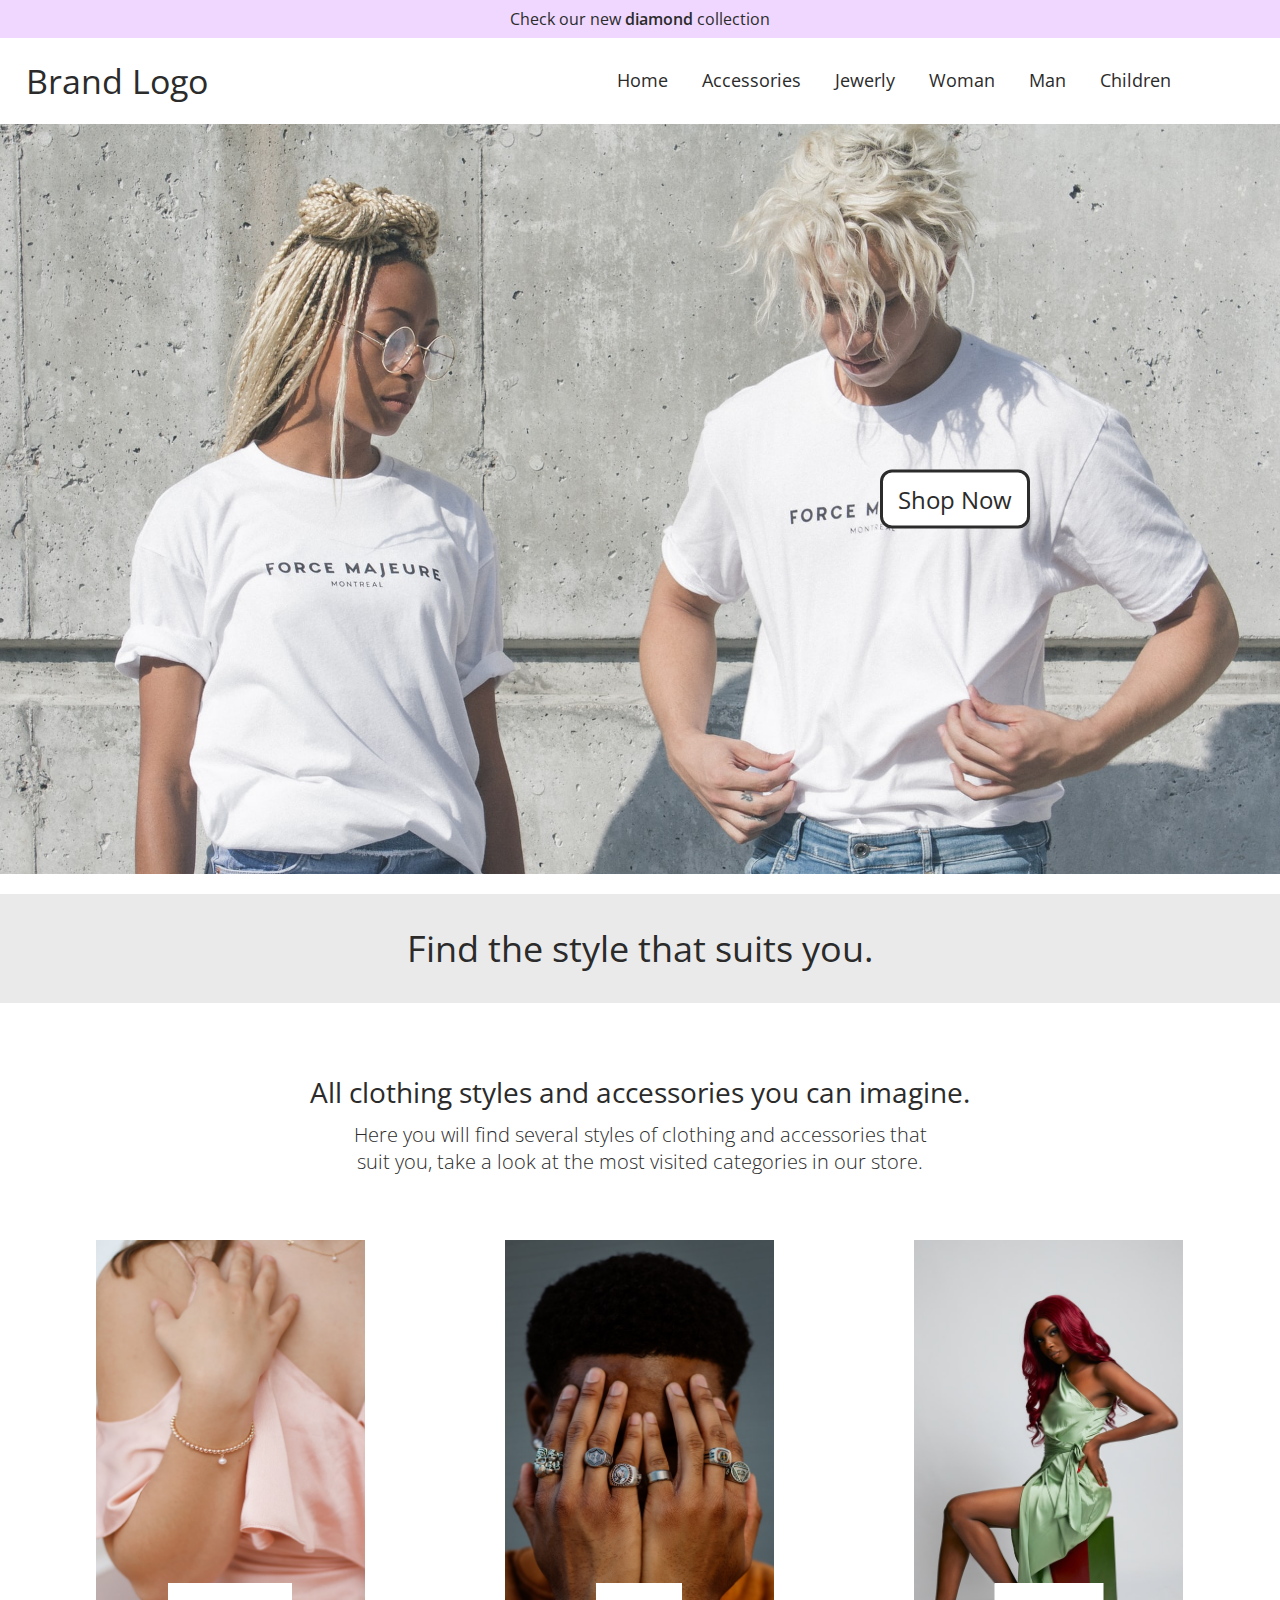
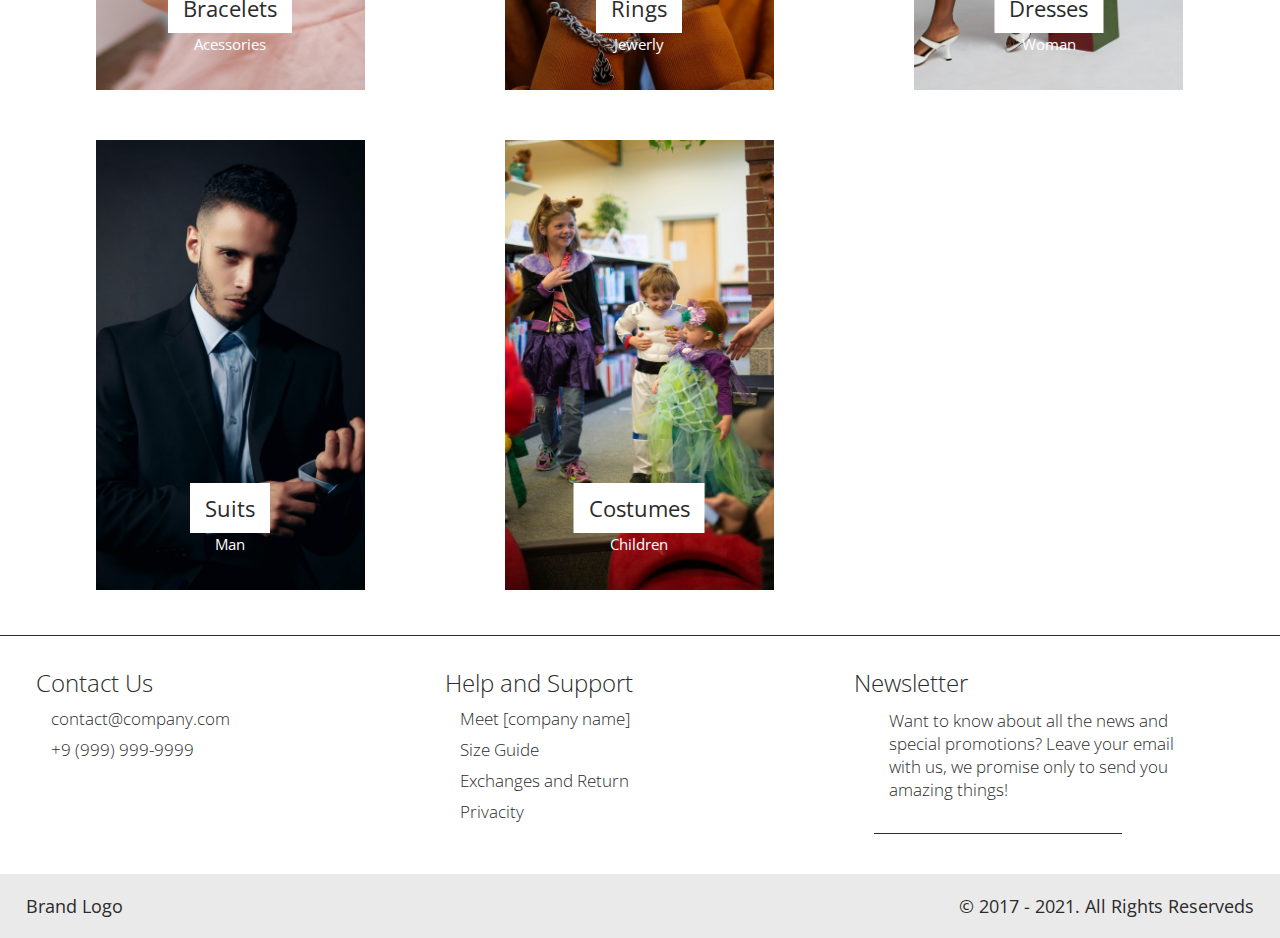
==== commit 00d419a2: "-*.php" ====
--- a/index.html
+++ b/index.html
@@ -1,60 +1,197 @@
 <!DOCTYPE html>
 <html lang="en">
 <head>
-	<title>Projeto fora do ar!</title>
+	<title>Projeto 05</title>
 
 	<meta charset="UTF-8">
 	<meta http-equiv="X-UA-Compatible" content="ie=edge">
 	<meta name="viewport" content="width=device-width, initial-scale=1.0, minimum-scale=1.0, maximum-scale=1.0, user-scalable=no">
-	<style>
-		@import url("https://fonts.googleapis.com/css2?family=Open+Sans:ital,wght@0,300;0,400;0,600;0,700;0,800;1,300;1,400;1,600;1,700;1,800&display=swap");
+	<meta name="description" content="Website description">
+	<meta name="author" content="FH Mídia">
+	<meta name="mobile-web-app-capable" content="yes">
+  <meta name="apple-mobile-web-app-capable" content="yes">
+	<meta name="robots" content="index,follow">
+	<meta name="theme-color" content="#ffffff">
+	<meta name="format-detection" content="telephone=no">
 
-		* {
-			margin: 0;
-			padding: 0;
-			box-sizing: border-box;
-			font-family: "Open Sans", sans-serif;
-		}
+	<meta property="og:title" content="Another Clothes Store">
+	<meta property="og:site_name" content="Another Clothes Store">
+	<meta property="og:description" content="Website description">
+	<meta property="og:url" content="clothingstore.com">
 
-		html,
-		body {
-			height: 100%;
-			background: #2b2b2b;
-		}
-
-		.box {
-			width: 100%;
-			max-width: 650px;
-			padding: 30px;
-			position: relative;
-			top: 50%;
-			left: 50%;
-			transform: translate(-50%, -50%);
-			text-align: justify;
-		}
-
-		.box h2 {
-			font-size: 24px;
-			color: #fff;
-			font-weight: 400;
-			margin-top: 15px;
-		}
-
-		.box a {
-			display: block;
-			padding-top: 20px;
-			text-align: center;
-			text-decoration: none;
-			font-weight: bold;
-			color: #7b7b7b;
-		}
-	</style>
+	<link rel="stylesheet" href="./styles/style.css">
+	<link rel="stylesheet" href="./styles/page.css">
 </head>
 <body>
-	<div class="box">
-		<h2>O website que você está tentando acessar no momento não está disponível pois esta hospedagem é temporária e não suporta o uso de PHP (algo que tornaria o site dinamico), apenas HTML (algo que torna o site estático).</h2>
-		<h2>No momento estou trabalhando para que o site se torne 100% dinâmico e esteja disponível em breve para todos.</h2>
-		<a href="#">Link para o site (em breve).</a>
+	<div class="warn">
+		<a href="new/diamonds">Check our new <span>diamond</span> collection</a>
 	</div>
+	<header>
+		<div class="center">
+			<div class="logo">
+				<a href="#">Brand Logo</a>
+			</div>
+			<nav class="desktop">
+				<ul>
+					<li><a href="#">Home</a></li>
+					<li><a href="#">Accessories</a></li>
+					<li><a href="#">Jewerly</a></li>
+					<li><a href="#">Woman</a></li>
+					<li><a href="#">Man</a></li>
+					<li><a href="#">Children</a></li>
+					<li><a href="#"><i class="far fa-user"></i></a></li>
+					<li><a href="#"><i class="far fa-shopping-cart"></i></a></li>
+				</ul>
+			</nav>
+			<div class="mob-button">
+				<i class="far fa-bars"></i>
+			</div>
+			<div class="clear"></div>
+		</div>
+	</header>
+
+	<section class="mobile">
+		<div class="center">
+			<nav class="mobile">
+				<ul>
+					<li><a href="#">Home</a></li>
+					<li><a href="#">Accessories</a></li>
+					<li><a href="#">Jewerly</a></li>
+					<li><a href="#">Woman</a></li>
+					<li><a href="#">Man</a></li>
+					<li><a href="#">Children</a></li>
+					<li><a href="#"><i class="far fa-user"></i></a></li>
+					<li><a href="#"><i class="far fa-shopping-cart"></i></a></li>
+				</ul>
+			</nav>
+		</div>
+	</section>
+
+	<section class="banner">
+		<div class="center">
+			<a href="shop">Shop Now</a>
+		</div>
+	</section>
+
+	<section class="flag">
+		<div class="center">
+			<h2>Find the style that suits you.</h2>
+		</div>
+	</section>
+
+	<section class="things">
+		<div class="center">
+			<div class="title">
+				<h2>All clothing styles and accessories you can imagine.</h2>
+				<p>Here you will find several styles of clothing and accessories that suit you, take a look at the most visited categories in our store.</p>
+			</div>
+
+			<div class="category w33 left">
+				<a href="#" style="background-image: url('./images/bracelets.jpg');" class="wrapper">	
+					<div class="info">
+						<h2>Bracelets</h2>
+						<span>Acessories</span>
+					</div>
+				</a>
+			</div>
+
+			<div class="category w33 left">
+				<a href="#" style="background-image: url('./images/rings.jpg');" class="wrapper">	
+					<div class="info">
+						<h2>Rings</h2>
+						<span>Jewerly</span>
+					</div>
+				</a>
+			</div>
+
+			<div class="category w33 left">
+				<a href="#" style="background-image: url('./images/dresses.jpg');" class="wrapper">	
+					<div class="info">
+						<h2>Dresses</h2>
+						<span>Woman</span>
+					</div>
+				</a>
+			</div>
+
+			<div class="category w33 left">
+				<a href="#" style="background-image: url('./images/suits.jpg');" class="wrapper">	
+					<div class="info">
+						<h2>Suits</h2>
+						<span>Man</span>
+					</div>
+				</a>
+			</div>
+
+			<div class="category w33 left">
+				<a href="#" style="background-image: url('./images/costumes.jpg');" class="wrapper">	
+					<div class="info">
+						<h2>Costumes</h2>
+						<span>Children</span>
+					</div>
+				</a>
+			</div>
+			<div class="clear"></div>
+		</div>
+	</section>
+
+	<footer>
+		<div class="start">
+			<div class="center">
+				<div class="section">
+					<h2>Contact Us</h2>
+					<p>contact@company.com</p>
+					<p>+9 (999) 999-9999</p>
+
+					<div class="social">
+						<a href="https://facebook.com" class="ico fb" title="Facebook @companyname">
+							<i class="fab fa-facebook-f"></i>
+						</a>
+						<a href="https://twitter.com" class="ico tt" title="Twitter @companyname">
+							<i class="fab fa-twitter"></i>
+						</a>
+						<a href="grrps://pinterest.com" class="ico pt" title="Pinterest @companyname">
+							<i class="fab fa-pinterest"></i>
+						</a>
+						<a href="https://instagram.com/" class="ico ig" title="Instagram @companyname">
+							<i class="fab fa-instagram"></i>
+						</a>
+						<div class="clear"></div>
+					</div>
+				</div>
+				<div class="section">
+					<h2>Help and Support</h2>
+					<ul>
+						<li><a href="#">Meet [company name]</a></li>
+						<li><a href="#">Size Guide</a></li>
+						<li><a href="#">Exchanges and Return</a></li>
+						<li><a href="#"></a></li>
+						<li><a href="#">Privacity</a></li>
+					</ul>
+				</div>
+				<div class="section">
+					<h2>Newsletter</h2>
+					<div class="newsletter">
+						<p>Want to know about all the news and special promotions? Leave your email with us, we promise only to send you amazing things!</p>
+						<form>
+							<input type="email" name="email">
+							<button type="submit"><i class="fas fa-envelope"></i></button>
+						</form>
+					</div>
+				</div>
+				<div class="clear"></div>
+			</div>
+		</div>
+		<div class="final">
+			<div class="center">
+				<p>Brand Logo</p>
+				<p>&copy; 2017 - 2021. All Rights Reserveds</p>
+			</div>
+			<div class="clear"></div>
+		</div>
+	</footer>
+
+	<script src="https://code.jquery.com/jquery-3.6.0.js" integrity="sha256-H+K7U5CnXl1h5ywQfKtSj8PCmoN9aaq30gDh27Xc0jk=" crossorigin="anonymous"></script>
+	<script src="./scripts/fontawesome.js"></script>
+	<script src="./scripts/menu.js"></script>
 </body>
 </html>--- a/styles/style.css
+++ b/styles/style.css
@@ -0,0 +1,402 @@
+@import url("https://fonts.googleapis.com/css2?family=Open+Sans:ital,wght@0,300;0,400;0,600;0,700;0,800;1,300;1,400;1,600;1,700;1,800&display=swap");
+@import url('https://fonts.googleapis.com/css2?family=Sacramento&display=swap');
+
+* {
+	margin: 0;
+	padding: 0;
+	box-sizing: border-box;
+	font-family: "Open Sans", sans-serif;
+}
+
+html,
+body {
+	height: 100%;
+}
+
+.center {
+	width: 100%;
+	max-width: 1440px;
+	margin: 0 auto;
+	padding: 0 2%;
+}
+
+.clear {
+	clear: both;
+}
+
+div.w33 {
+	width: 33.3%;
+}
+
+div.left {
+	float: left;
+}
+
+div.right {
+	float: right;
+}
+
+header {
+	width: 100%;
+	background: #fff;
+	padding: 20px 0;
+}
+
+header .logo {
+	float: left;
+}
+
+header .logo a {
+	font-size: 34px;
+	color: #2b2b2b;
+	text-decoration: none;
+}
+
+header .mob-button {
+	display: none;
+	float: right;
+	font-size: 32px;
+	color: #2b2b2b;
+	margin: 0 15px;
+	cursor: pointer;
+}
+
+section.mobile {
+	display: none;
+	background: #fff;
+}
+
+section.mobile nav.mobile ul {
+	width: 100%;
+	list-style-type: none;
+	display: none;
+	padding: 10px 0;
+}
+
+section.mobile nav.mobile li {
+	text-align: center;
+	padding: 15px 0;
+	width: 70%;
+	margin: 0 auto;
+	max-width: 400px;
+}
+
+section.mobile nav.mobile li:not(:last-child) {
+	border-bottom: 2px solid #2b2b2b;
+}
+
+section.mobile nav.mobile li a {
+	color: #2b2b2b;
+	text-decoration: none;
+	font-size: 18px;
+}
+
+header nav.desktop {
+	float: right;
+}
+
+header nav.desktop li {
+	display: inline-block;
+	padding: 10px 15px;
+}
+
+header nav.desktop li a {
+	text-decoration: none;
+	font-size: 18px;
+	color: #2b2b2b;
+}
+
+section.banner {
+	width: 100%;
+	height: 750px;
+	background-image: url("../images/banner.jpg");
+	background-repeat: no-repeat;
+	background-size: cover;
+	position: relative;
+}
+
+section.banner a {
+	position: absolute;
+	top: 50%;
+	right: 250px;
+	text-align: right;
+	transform: translateY(-50%);
+	font-size: 24px;
+	padding: 10px 15px;
+	border: 3px solid #2b2b2b;
+	text-decoration: none;
+	border-radius: 12px;
+	color: #2b2b2b;
+	background: #ffffff;
+	display: inline-block;
+}
+
+section.flag {
+	margin: 20px 0;
+	padding: 30px 0;
+	background: #eaeaea;
+	text-align: center;
+}
+
+section.flag h2 {
+	font-size: 36px;
+	color: #2b2b2b;
+	font-weight: 400;
+}
+
+section.things {
+	padding: 20px 0;
+}
+
+section.things .title {
+	padding: 30px 0;
+	text-align: center;
+}
+
+section.things .title h2 {
+	font-size: 28px;
+	color: #2b2b2b;
+	font-weight: 400;
+}
+
+section.things .title p {
+	font-size: 20px;
+	color: #2b2b2b;
+	font-weight: 300;
+	margin: 10px auto;
+	max-width: 600px;
+}
+
+section.things .category .info {
+	text-align: center;
+	margin: 0 auto;
+	position: absolute;
+	bottom: 60px;
+	left: 50%;
+	transform: translateX(-50%);
+}
+
+section.things .category h2 {
+	font-size: 22px;
+	color: #2b2b2b;
+	font-weight: 400;
+	padding: 10px 15px;	
+	width: 100%;
+	display: block;
+	background: #fff;
+}
+
+section.things .category span {
+	font-size: 15px;
+	color: #fff;
+}
+
+section.things .category {
+	padding: 25px 70px;
+	text-align: center;
+	position: relative;
+}
+
+section.things .category .wrapper {
+	width: 100%;
+	height: 450px;
+	background: transparent;
+	background-size: 315px 450px;
+	background-position: center;
+	background-repeat: no-repeat;
+	transition: .75s;
+}
+
+section.things .category .wrapper:hover {
+	background-size: calc(315px + 50px) calc(450px + 70px);
+}
+
+section.things .category a {
+	display: block;
+}
+
+footer {
+	border-top: 1px solid #2b2b2b;
+	color: #2b2b2b;
+}
+
+footer .start {
+	padding: 20px 0;
+	background: #fff;
+}
+
+footer .start .section {
+	width: 33.3%;
+	float: left;
+	padding: 10px;
+}
+
+footer .start .section h2 {
+	font-size: 24px;
+	font-weight: 300;
+}
+
+footer .start .section p {
+	font-size: 17px;
+	font-weight: 300;
+	margin: 8px 15px;
+}
+
+footer .start .section .social {
+	padding: 10px 0;
+}
+
+footer .start .section .social .ico {
+	float: left;
+	margin: 0 25px;
+	text-decoration: none;
+}
+
+footer .start .section .social .ico svg,
+footer .start .section .social .ico i {
+	font-size: 34px;
+	color: #2b2b2b;
+}
+
+footer .start .section ul {
+	list-style-type: none;
+}
+
+footer .start .section li {
+	font-size: 17px;
+	font-weight: 300;
+	margin: 8px 15px;
+}
+
+footer .start .section li a {
+	color: #2b2b2b;
+	text-decoration: none;
+}
+
+footer .start .section .newsletter {
+	margin: 10px 20px;
+}
+
+footer .start .section .newsletter input[type=email] {
+	background: transparent;
+	border: 0;
+	font-size: 18px;
+	color: #2b2b2b;
+	padding: 0 10px;
+	border-bottom: 1px solid #2b2b2b;
+	margin-right: 10px;
+}
+
+footer .start .section .newsletter input[type=email]:focus {
+	outline: 0;
+}
+
+footer .start .section .newsletter button {
+	background: transparent;
+	border: 0;
+}
+
+footer .start .section .newsletter button i,
+footer .start .section .newsletter button svg {
+	font-size: 22px;
+	color: #2b2b2b;
+}
+
+footer .final {
+	padding: 20px 0;
+	background: #eaeaea;
+	font-size: 18px;
+}
+
+footer .final p:first-child {
+	float: left;
+}
+
+footer .final p:last-child {
+	float: right;
+} 
+
+.warn {
+	width: 100%;
+	text-align: center;
+	background: #efd7ff;
+	padding: 8px 0;
+}
+
+.warn a {
+	text-decoration: none;
+	font-size: 16px;
+	color: #2b2b2b;
+}
+
+.warn span {
+	font-weight: 600;
+}
+
+@media screen and (max-width: 1080px) {
+	section.things .category {
+		width: 50%;
+	}
+
+	footer .start .section {
+		width: 100%;
+		float: none;
+		text-align: center
+	}
+
+	footer .start .section .social {
+		margin: 0 auto;
+	}
+
+	footer .start .section .social .ico {
+		float: none;
+	}
+
+	footer .start .section p {
+		max-width: 450px;
+		margin: 0 auto;
+	}
+
+}
+
+@media screen and (max-width: 930px) {
+	header nav.desktop {
+		display: none;
+	}
+
+	header .mob-button {
+		display: block
+	}
+
+	section.mobile {
+		display: block;
+	}
+}
+
+@media screen and (max-width: 768px) {
+	section.things .category {
+		width: 100%;
+		float: none;
+	}
+}
+
+@media screen and (max-width: 430px) {
+	footer .final {
+		text-align: center;
+	}
+
+  footer .final p:first-child {
+		float: none;
+	}
+
+	footer .final p:last-child {
+		float: none;
+	}
+
+	section.banner a {
+		position: unset;
+		top: 0;
+		right: 0;
+		margin-top: calc(750px - 100%);
+	}
+}
--- a/styles/page.css
+++ b/styles/page.css
@@ -0,0 +1,130 @@
+section.accessories {
+	padding: 20px 0;
+}
+
+aside {
+	float: left;
+	width: 230px;
+	padding: 10px 15px;
+}
+
+aside .info {
+	padding: 10px 0;
+}
+
+aside .info h2 {
+	font-size: 26px;
+	font-weight: 400;
+	color: #2b2b2b;
+}
+
+aside .info h4 {
+	font-size: 18px;
+	font-weight: 300;
+	color: #5b5b5b;
+	margin-bottom: 10px;
+}
+
+aside .info p {
+	border-top: 10px;
+	font-size: 18px;
+	font-weight: 400;
+	color: #2b2b2b;
+}
+
+aside .filter {
+	padding: 10px 0;
+}
+
+aside .filter h2 {
+	font-size: 30px;
+	font-weight: 400;
+	color: #2b2b2b;
+}
+
+aside .filter .box {
+	padding: 10px 0;
+}
+
+aside .filter .box:not(:last-child) {
+	border-bottom: 1px solid #2b2b2b;
+}
+
+aside .filter .box h2 {
+	font-size: 22px;
+	font-weight: 400;
+	color: #2b2b2b;
+}
+
+aside .filter .box a {
+	display: block;
+	width: 100%;
+	text-decoration: none;
+	font-weight: 300;
+	color: #5b5b5b;
+	margin-left: 8px;
+}
+
+main {
+	float: left;
+	width: calc(100% - 230px);
+	padding: 10px 15px;
+}
+
+main .product {
+	padding: 15px 20px;
+	text-align: center;
+	display: block;
+	width: 33.3%;
+	float: left;	
+}
+
+main .product .wrapper {
+	text-decoration: none;
+	color: #2b2b2b;
+	display: block;
+}
+
+main .product .wrapper .img {
+	width: 85%;
+	height: 350px;
+	background-color: #2b2b2b;
+	margin: 0 auto;
+}
+
+main .product .wrapper p {
+	font-size: 18px;
+	margin-top: 8px;
+}
+
+@media screen and (max-width: 1300px) {
+	main .product {
+		width: 50%;
+	}
+}
+
+@media screen and (max-width: 950px) {
+	main .product {
+		width: 100%;
+		float: none;
+	}
+}
+
+@media screen and (max-width: 620px) {
+	aside, main {
+		float: none;
+	}
+
+	aside {
+		margin: 0 auto;
+	}
+
+	aside .info2,
+	aside .filter {
+		display: none;
+	}
+
+	main {
+		width: 100%;
+	}
+}
